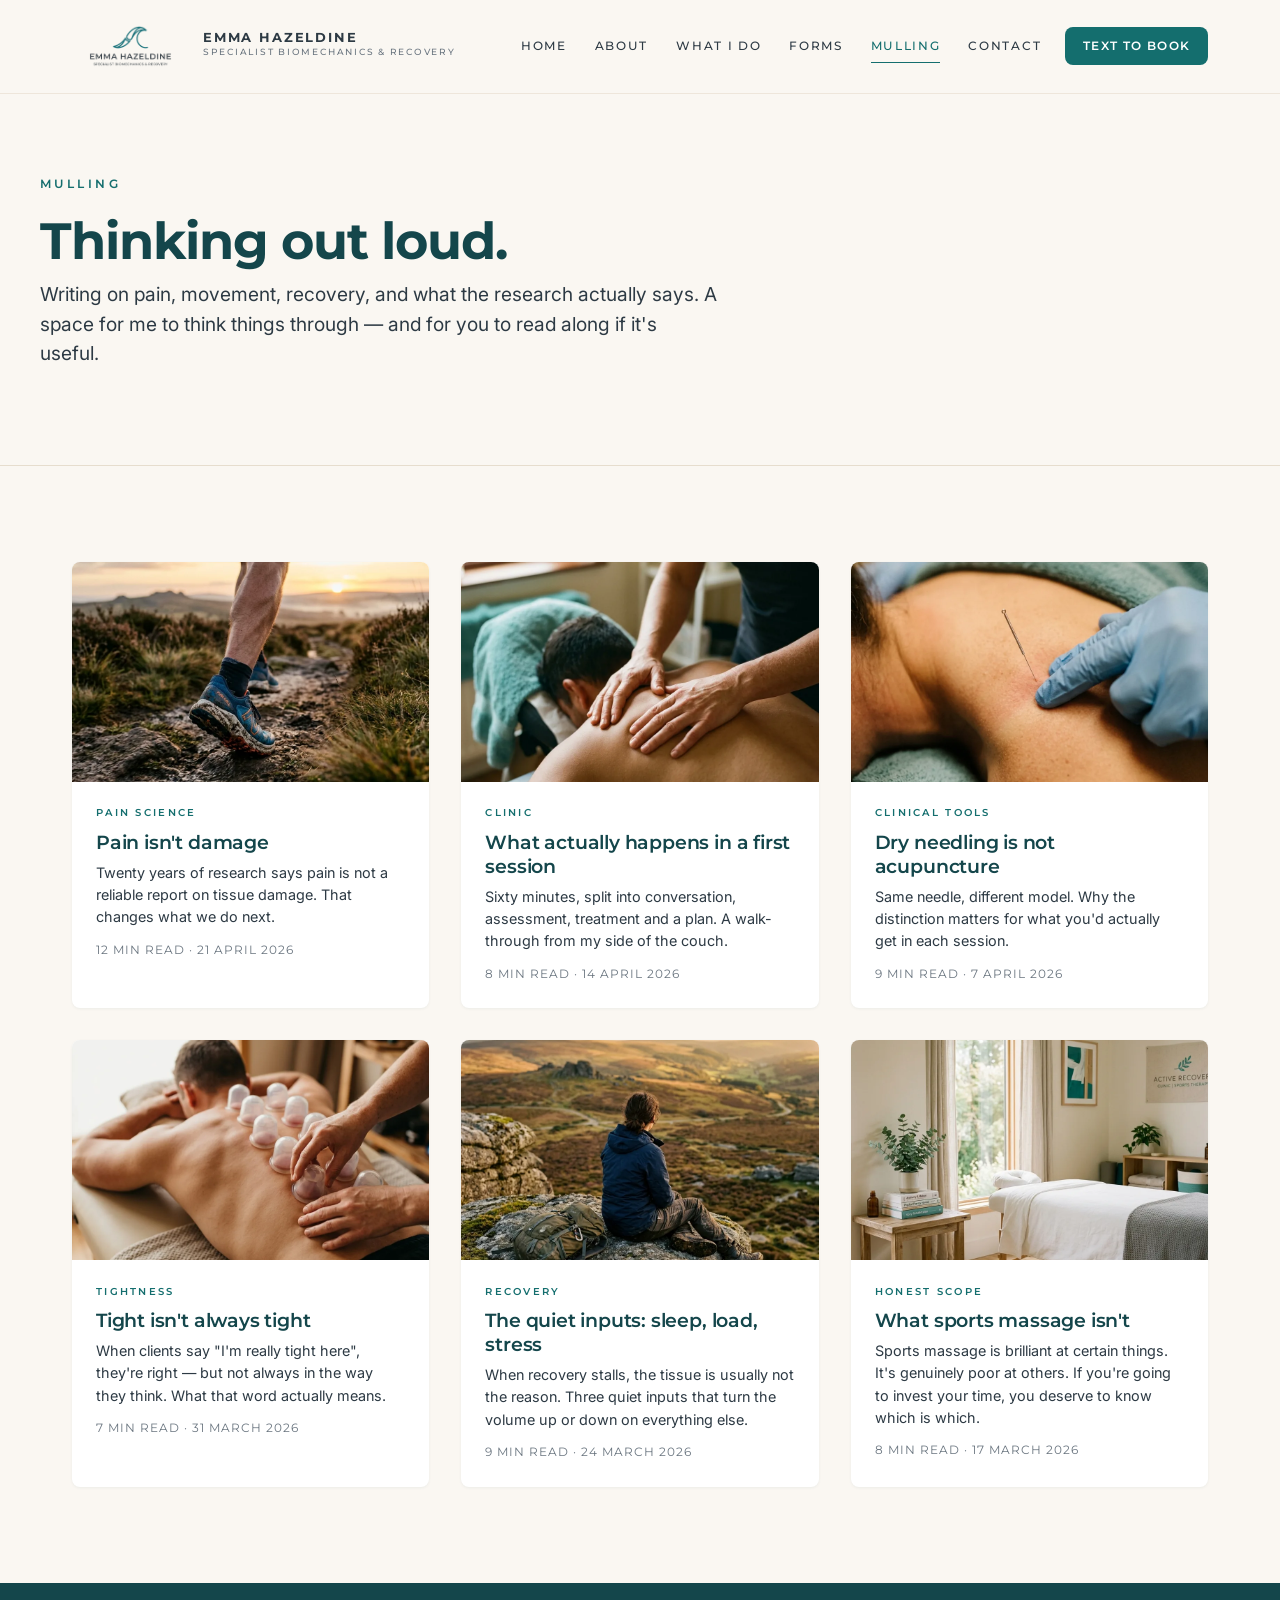
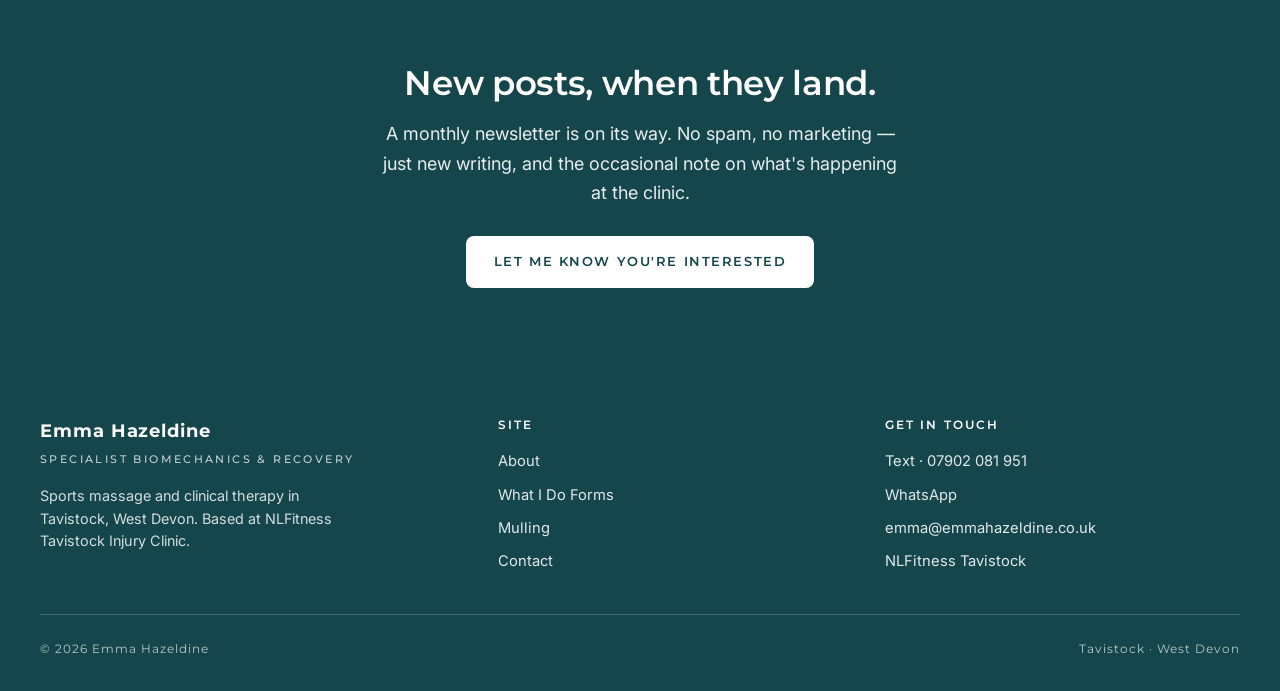
==== mulling/index.html @ 6bb779ce "Image optimization: WebP+JPG fallback, resize logo, remove unused assets Converted 8 site photos to " ====
<!DOCTYPE html>
<html lang="en-GB">
<head>
  <meta charset="UTF-8">
  <meta name="viewport" content="width=device-width, initial-scale=1">
  <title>Mulling · Emma Hazeldine</title>
  <meta name="description" content="Writing on pain, movement, recovery, and what the research actually says. By Emma Hazeldine, PhD.">
  <link rel="stylesheet" href="../assets/site.css?v=3">
  <link rel="icon" href="/favicon.ico" sizes="any">
  <link rel="icon" type="image/png" sizes="192x192" href="/assets/icon-192.png">
  <link rel="icon" type="image/png" sizes="512x512" href="/assets/icon-512.png">
  <link rel="apple-touch-icon" sizes="180x180" href="/assets/apple-touch-icon.png">
  <link rel="manifest" href="/site.webmanifest">

  <link rel="canonical" href="https://emmahazeldine.co.uk/mulling/">
  <meta name="theme-color" content="#14464B">

  <meta property="og:type" content="website">
  <meta property="og:url" content="https://emmahazeldine.co.uk/mulling/">
  <meta property="og:title" content="Mulling - Emma Hazeldine">
  <meta property="og:description" content="Writing on pain, movement, recovery, and what the research actually says. By Emma Hazeldine, PhD.">
  <meta property="og:image" content="https://emmahazeldine.co.uk/assets/photo-runner.jpg">
  <meta property="og:locale" content="en_GB">
  <meta property="og:site_name" content="Emma Hazeldine">

  <meta name="twitter:card" content="summary_large_image">
  <meta name="twitter:title" content="Mulling - Emma Hazeldine">
  <meta name="twitter:description" content="Writing on pain, movement, recovery, and what the research actually says. By Emma Hazeldine, PhD.">
  <meta name="twitter:image" content="https://emmahazeldine.co.uk/assets/photo-runner.jpg">
  <script defer data-domain="emmahazeldine.co.uk" src="https://plausible.io/js/script.js"></script>
</head>
<body>

  <header class="nav">
    <div class="nav__inner">
      <a class="nav__logo" href="../index.html">
        <img src="../assets/logo-primary-wave-transparent.png" alt="Emma Hazeldine">
        <span class="nav__wm">Emma Hazeldine<span class="tag">Specialist Biomechanics &amp; Recovery</span></span>
      </a>
      <div class="nav__right">
        <nav class="nav__links" id="nav-links">
        <a href="../index.html">Home</a>
        <a href="../about.html">About</a>
        <a href="../what-i-do.html">What I Do</a>
          <a href="../forms.html">Forms</a>
        <a href="index.html" class="current">Mulling</a>
        <a href="../contact.html">Contact</a>
        </nav>
        <a class="nav__cta" href="sms:+447902081951">Text to Book</a>
        <button class="nav__toggle" aria-label="Menu" aria-expanded="false" aria-controls="nav-links">
          <span></span><span></span><span></span>
        </button>
      </div>
    </div>
  </header>

  <main>

    <section class="page-header">
      <div class="page-header__inner">
        <div class="kicker">Mulling</div>
        <h1>Thinking out loud.</h1>
        <p class="lead">Writing on pain, movement, recovery, and what the research actually says. A space for me to think things through — and for you to read along if it's useful.</p>
      </div>
    </section>

    <section class="band">
      <div class="container">
        <div class="post-grid">

          <a class="post-card" href="/mulling/pain-isnt-damage">
            <div class="post-card__img" style="background-image:url('../assets/photo-runner.webp')"></div>
            <div class="post-card__body">
              <div class="post-card__kicker">Pain Science</div>
              <h3 class="post-card__title">Pain isn't damage</h3>
              <p class="post-card__excerpt">Twenty years of research says pain is not a reliable report on tissue damage. That changes what we do next.</p>
              <div class="post-card__meta">12 min read · 21 April 2026</div>
            </div>
          </a>

          <a class="post-card" href="/mulling/first-session">
            <div class="post-card__img" style="background-image:url('../assets/photo-hands.webp')"></div>
            <div class="post-card__body">
              <div class="post-card__kicker">Clinic</div>
              <h3 class="post-card__title">What actually happens in a first session</h3>
              <p class="post-card__excerpt">Sixty minutes, split into conversation, assessment, treatment and a plan. A walk-through from my side of the couch.</p>
              <div class="post-card__meta">8 min read · 14 April 2026</div>
            </div>
          </a>

          <a class="post-card" href="/mulling/dry-needling-vs-acupuncture">
            <div class="post-card__img" style="background-image:url('../assets/photo-needling.webp')"></div>
            <div class="post-card__body">
              <div class="post-card__kicker">Clinical Tools</div>
              <h3 class="post-card__title">Dry needling is not acupuncture</h3>
              <p class="post-card__excerpt">Same needle, different model. Why the distinction matters for what you'd actually get in each session.</p>
              <div class="post-card__meta">9 min read · 7 April 2026</div>
            </div>
          </a>

          <a class="post-card" href="/mulling/tight-isnt-always-tight">
            <div class="post-card__img" style="background-image:url('../assets/photo-cupping.webp')"></div>
            <div class="post-card__body">
              <div class="post-card__kicker">Tightness</div>
              <h3 class="post-card__title">Tight isn't always tight</h3>
              <p class="post-card__excerpt">When clients say "I'm really tight here", they're right — but not always in the way they think. What that word actually means.</p>
              <div class="post-card__meta">7 min read · 31 March 2026</div>
            </div>
          </a>

          <a class="post-card" href="/mulling/quiet-inputs-sleep-load-stress">
            <div class="post-card__img" style="background-image:url('../assets/photo-tor-hiker.webp')"></div>
            <div class="post-card__body">
              <div class="post-card__kicker">Recovery</div>
              <h3 class="post-card__title">The quiet inputs: sleep, load, stress</h3>
              <p class="post-card__excerpt">When recovery stalls, the tissue is usually not the reason. Three quiet inputs that turn the volume up or down on everything else.</p>
              <div class="post-card__meta">9 min read · 24 March 2026</div>
            </div>
          </a>

          <a class="post-card" href="/mulling/what-sports-massage-isnt">
            <div class="post-card__img" style="background-image:url('../assets/photo-clinic.webp')"></div>
            <div class="post-card__body">
              <div class="post-card__kicker">Honest Scope</div>
              <h3 class="post-card__title">What sports massage isn't</h3>
              <p class="post-card__excerpt">Sports massage is brilliant at certain things. It's genuinely poor at others. If you're going to invest your time, you deserve to know which is which.</p>
              <div class="post-card__meta">8 min read · 17 March 2026</div>
            </div>
          </a>

        </div>
      </div>
    </section>

    <section class="cta-band">
      <h2>New posts, when they land.</h2>
      <p>A monthly newsletter is on its way. No spam, no marketing — just new writing, and the occasional note on what's happening at the clinic.</p>
      <a class="btn-primary" href="../contact.html">Let me know you're interested</a>
    </section>

  </main>

  <footer class="footer">
    <div class="footer__inner">
      <div class="footer__brand">
        <strong>Emma Hazeldine</strong>
        <span class="tag">Specialist Biomechanics &amp; Recovery</span>
        <p>Sports massage and clinical therapy in Tavistock, West Devon. Based at NLFitness Tavistock Injury Clinic.</p>
      </div>
      <div>
        <h5>Site</h5>
        <ul>
          <li><a href="../about.html">About</a></li>
          <li><a href="../what-i-do.html">What I Do</a>
          <a href="../forms.html">Forms</a></li>
          <li><a href="index.html">Mulling</a></li>
          <li><a href="../contact.html">Contact</a></li>
        </ul>
      </div>
      <div>
        <h5>Get in touch</h5>
        <ul>
          <li><a href="sms:+447902081951">Text · 07902 081 951</a></li>
          <li><a href="https://wa.me/447902081951">WhatsApp</a></li>
          <li><a href="mailto:emma@emmahazeldine.co.uk">emma@emmahazeldine.co.uk</a></li>
          <li><a href="https://nlfitness.co.uk" rel="noopener">NLFitness Tavistock</a></li>
        </ul>
      </div>
    </div>
    <div class="footer__bottom">
      <span>© 2026 Emma Hazeldine</span>
      <span>Tavistock · West Devon</span>
    </div>
  </footer>

<script src="../assets/site.js?v=3" defer></script>
</body>
</html>
---- assets/site.css ----
/* =========================================================
   Emma Hazeldine — production site CSS
   Mobile-first. Shared by every page.
   ========================================================= */

@import url('https://fonts.googleapis.com/css2?family=Montserrat:wght@400;500;600;700&family=Inter:wght@400;500;600;700&family=Source+Serif+4:ital,wght@0,400;0,600;1,400&display=swap');

:root {
  --teal: #146E6E;
  --teal-deep: #14464B;
  --teal-soft: #D7E8E7;
  --slate: #2D3A44;
  --slate-soft: #6B7680;
  --off-white: #FAF7F2;
  --sand: #E6DDCE;
  --white: #FFFFFF;
  --red: #B65050;

  --font-display: 'Montserrat', system-ui, -apple-system, Segoe UI, sans-serif;
  --font-body: 'Inter', system-ui, -apple-system, Segoe UI, sans-serif;
  --font-serif: 'Source Serif 4', Georgia, serif;

  --radius: 8px;
  --container: 1200px;
  --column: 680px;
}

* { box-sizing: border-box; }

html { scroll-behavior: smooth; }

body {
  margin: 0;
  background: var(--off-white);
  color: var(--slate);
  font-family: var(--font-body);
  font-size: 17px;
  line-height: 1.65;
  -webkit-font-smoothing: antialiased;
  text-rendering: optimizeLegibility;
  overflow-x: hidden;            /* belt-and-braces against any rogue horizontal overflow on mobile */
}

@media (min-width: 768px) { body { font-size: 18px; } }

img { max-width: 100%; height: auto; display: block; }

a { color: var(--teal); text-decoration: underline; text-underline-offset: 3px; }
a:hover { color: var(--teal-deep); }

/* ---------- Typography scale ---------- */

h1, h2, h3, h4 {
  font-family: var(--font-display);
  color: var(--teal-deep);
  letter-spacing: -0.01em;
  line-height: 1.2;
  margin: 0 0 1rem;
}

h1 { font-size: clamp(2rem, 5vw, 3.2rem); letter-spacing: -0.02em; font-weight: 700; }
h2 { font-size: clamp(1.5rem, 3.3vw, 2.1rem); font-weight: 600; margin-top: 2.5rem; }
h3 { font-size: clamp(1.1rem, 2vw, 1.3rem); font-weight: 600; color: var(--teal); }
h4 { font-size: 0.8rem; font-weight: 600; text-transform: uppercase; letter-spacing: 0.12em; color: var(--slate-soft); }

p { margin: 0 0 1.15rem; }
strong { color: var(--slate); font-weight: 600; }

hr { border: none; border-top: 1px solid var(--sand); margin: 3rem 0; }

.kicker {
  font-family: var(--font-display);
  font-size: 0.78rem;
  font-weight: 600;
  letter-spacing: 0.28em;
  text-transform: uppercase;
  color: var(--teal);
  margin-bottom: 1rem;
}

.lead { font-size: 1.2rem; line-height: 1.55; max-width: var(--column); margin: 0 0 2rem; color: var(--slate); }

/* ---------- Layout utilities ---------- */

.container { max-width: var(--container); margin: 0 auto; padding: 0 1.25rem; }
@media (min-width: 768px) { .container { padding: 0 2rem; } }

.band { padding: 4rem 0; }
@media (min-width: 768px) { .band { padding: 6rem 0; } }

.narrow { max-width: var(--column); margin: 0 auto; }

/* ---------- Nav ---------- */

.nav {
  position: sticky;
  top: 0;
  z-index: 50;
  background: rgba(250, 247, 242, 0.94);
  backdrop-filter: blur(10px);
  -webkit-backdrop-filter: blur(10px);
  border-bottom: 1px solid rgba(230, 221, 206, 0.6);
}
.nav__inner {
  display: flex;
  align-items: center;
  justify-content: space-between;
  gap: 1rem;
  padding: 0.75rem 1.25rem;
  max-width: var(--container);
  margin: 0 auto;
}
@media (min-width: 768px) { .nav__inner { padding: 0.9rem 2rem; } }

.nav__logo { display: flex; align-items: center; gap: 0.85rem; text-decoration: none; min-width: 0; flex: 1 1 auto; }
.nav__logo img { height: 46px; width: auto; flex-shrink: 0; }
@media (min-width: 480px) { .nav__logo img { height: 54px; } }
@media (min-width: 768px) { .nav__logo img { height: 64px; } }

.nav__wm {
  font-family: var(--font-display);
  text-transform: uppercase;
  letter-spacing: 0.12em;
  font-size: 0.78rem;
  font-weight: 700;
  color: var(--slate);
  line-height: 1.1;
  min-width: 0;
  /* override any .tag pill styling that might cascade in from blog-post tag pills */
  background: none !important;
  padding: 0;
  border-radius: 0;
}
@media (min-width: 768px) { .nav__wm { font-size: 0.82rem; letter-spacing: 0.14em; } }

.nav__wm .tag {
  display: block;
  font-size: 0.55rem;
  font-weight: 500;
  color: var(--slate-soft);
  letter-spacing: 0.2em;
  margin-top: 2px;
  /* override blog-post tag-pill styling */
  background: none !important;
  padding: 0;
  border-radius: 0;
}
/* Tablet: hide the tagline (just the name). Phones: hide the whole wordmark
   so the mobile nav is a clean logo + CTA pair with no crowding. */
@media (max-width: 720px) {
  .nav__wm .tag { display: none; }
  .nav__wm { font-size: 0.7rem; letter-spacing: 0.08em; }
}
@media (max-width: 480px) {
  .nav__wm { display: none; }  /* mobile: logo image carries the brand */
}

/* --- Right-hand nav group: links + CTA + hamburger --- */

.nav__right { display: flex; align-items: center; gap: 0.75rem; }
@media (min-width: 960px) { .nav__right { gap: 1.5rem; } }

.nav__links { display: none; gap: 1.75rem; align-items: center; }
@media (min-width: 960px) { .nav__links { display: flex; } }
.nav__links a {
  font-family: var(--font-display);
  font-size: 0.75rem;
  font-weight: 500;
  text-transform: uppercase;
  letter-spacing: 0.14em;
  color: var(--slate);
  text-decoration: none;
  padding: 0.4rem 0;
  border-bottom: 1.5px solid transparent;
}
.nav__links a:hover,
.nav__links a.current { border-bottom-color: var(--teal); color: var(--teal); }

/* --- Mobile drop-down: links slide out below the nav bar when toggled --- */

@media (max-width: 959px) {
  .nav__links.is-open {
    display: flex;
    flex-direction: column;
    position: absolute;
    top: 100%;
    left: 0;
    right: 0;
    background: var(--off-white);
    padding: 0.75rem 1.25rem 1rem;
    border-bottom: 1px solid var(--sand);
    box-shadow: 0 8px 24px rgba(20, 70, 75, 0.08);
    gap: 0;
    align-items: stretch;
    z-index: 49;
  }
  .nav__links.is-open a {
    padding: 0.9rem 0.25rem;
    font-size: 0.88rem;
    border-bottom: 1px solid var(--sand);
  }
  .nav__links.is-open a:last-child { border-bottom: none; }
  .nav__links.is-open a.current {
    color: var(--teal);
    border-bottom-color: var(--sand);
  }
}

/* --- Hamburger toggle (mobile only) --- */

.nav__toggle {
  display: flex;
  flex-direction: column;
  justify-content: space-between;
  width: 32px;
  height: 22px;
  background: none;
  border: none;
  cursor: pointer;
  padding: 0;
  order: -1;               /* sits BEFORE the CTA on mobile for clearer visual hierarchy */
  margin-right: 0.25rem;
}
.nav__toggle span {
  height: 2.5px;
}
.nav__toggle span {
  display: block;
  width: 100%;
  background: var(--teal-deep);
  border-radius: 1.5px;
  transform-origin: center;
  transition: transform 0.2s ease, opacity 0.15s ease;
}
.nav__toggle[aria-expanded="true"] span:nth-child(1) { transform: translateY(8px) rotate(45deg); }
.nav__toggle[aria-expanded="true"] span:nth-child(2) { opacity: 0; }
.nav__toggle[aria-expanded="true"] span:nth-child(3) { transform: translateY(-8px) rotate(-45deg); }

@media (min-width: 960px) { .nav__toggle { display: none; } }

.nav__cta {
  background: var(--teal);
  color: var(--white);
  padding: 0.55rem 0.9rem;
  border-radius: var(--radius);
  font-family: var(--font-display);
  font-size: 0.68rem;
  text-transform: uppercase;
  letter-spacing: 0.1em;
  font-weight: 600;
  text-decoration: none;
  white-space: nowrap;
  transition: background 0.15s;
  flex-shrink: 0;
}
@media (min-width: 480px) {
  .nav__cta { padding: 0.6rem 1.1rem; font-size: 0.72rem; letter-spacing: 0.12em; }
}
.nav__cta:hover { background: var(--teal-deep); color: var(--white); }

/* ---------- Hero (Concept 2: Photo-led warm) ---------- */

.hero {
  position: relative;
  min-height: 100vh;            /* fallback */
  min-height: 100svh;           /* better on mobile: ignores URL-bar jump */
  display: flex;
  align-items: center;
  overflow: hidden;
  background:
    linear-gradient(180deg, rgba(20, 70, 75, 0.3) 0%, rgba(20, 70, 75, 0.55) 55%, rgba(8, 35, 40, 0.85) 100%),
    image-set(url("photo-dartmoor-hero.webp") type("image/webp"), url("photo-dartmoor-hero.jpg") type("image/jpeg")) center 45% / cover no-repeat;
  color: var(--white);
  padding: 5rem 1.25rem 4rem;
}
@media (min-width: 768px) {
  .hero { padding: 6rem 2rem 5rem; }
}

.hero__inner { max-width: var(--container); margin: 0 auto; width: 100%; }
.hero__kicker { font-family: var(--font-display); font-size: 0.78rem; font-weight: 500; letter-spacing: 0.3em; text-transform: uppercase; color: rgba(255, 255, 255, 0.88); margin-bottom: 1.4rem; }
.hero h1 { color: var(--white); margin: 0 0 1.4rem; max-width: 820px; font-size: clamp(2.2rem, 5.5vw, 4rem); }
.hero p { font-size: clamp(1rem, 1.6vw, 1.25rem); line-height: 1.5; color: rgba(255, 255, 255, 0.92); max-width: 600px; margin: 0 0 2rem; }

.hero__cta-row { display: flex; gap: 1rem; align-items: center; flex-wrap: wrap; }

.btn-primary {
  display: inline-block;
  background: var(--white);
  color: var(--teal-deep);
  padding: 0.95rem 1.75rem;
  border-radius: var(--radius);
  font-family: var(--font-display);
  font-weight: 600;
  text-transform: uppercase;
  letter-spacing: 0.12em;
  font-size: 0.82rem;
  text-decoration: none;
  transition: transform 0.15s, background 0.15s;
}
.btn-primary:hover { background: var(--teal-soft); color: var(--teal-deep); transform: translateY(-1px); }

.btn-secondary {
  display: inline-block;
  color: var(--white);
  font-family: var(--font-display);
  font-weight: 600;
  text-transform: uppercase;
  letter-spacing: 0.12em;
  font-size: 0.82rem;
  text-decoration: none;
  padding: 0.95rem 0.5rem;
  border-bottom: 1.5px solid rgba(255, 255, 255, 0.5);
}
.btn-secondary:hover { color: var(--teal-soft); border-bottom-color: var(--teal-soft); }

.btn-teal {
  display: inline-block;
  background: var(--teal-deep);
  color: var(--white);
  padding: 0.95rem 1.75rem;
  border-radius: var(--radius);
  font-family: var(--font-display);
  font-weight: 600;
  text-transform: uppercase;
  letter-spacing: 0.12em;
  font-size: 0.82rem;
  text-decoration: none;
  transition: background 0.15s, transform 0.15s;
}
.btn-teal:hover { background: var(--teal); transform: translateY(-1px); }

/* ---------- Credibility tiles ---------- */

.cred-band {
  background: var(--white);
  border-top: 1px solid var(--sand);
  border-bottom: 1px solid var(--sand);
  padding: 3rem 0;
}
.cred-grid {
  display: grid;
  grid-template-columns: 1fr;
  gap: 2rem;
  max-width: var(--container);
  margin: 0 auto;
  padding: 0 1.25rem;
}
@media (min-width: 768px) { .cred-grid { grid-template-columns: repeat(3, 1fr); padding: 0 2rem; gap: 3rem; } }

.cred {
  font-family: var(--font-display);
  font-size: 0.78rem;
  letter-spacing: 0.14em;
  text-transform: uppercase;
  color: var(--teal);
  font-weight: 500;
}
.cred strong {
  display: block;
  color: var(--teal-deep);
  font-size: 1.6rem;
  letter-spacing: -0.01em;
  text-transform: none;
  font-weight: 700;
  margin-bottom: 0.3rem;
}

/* ---------- Section intros ---------- */

.section-intro { max-width: var(--column); margin: 0 auto 3rem; text-align: center; }
.section-intro h2 { margin-top: 0; }

/* ---------- Service tiles ---------- */

.service-grid {
  display: grid;
  grid-template-columns: 1fr;
  gap: 1.25rem;
}
@media (min-width: 768px) { .service-grid { grid-template-columns: repeat(2, 1fr); } }
@media (min-width: 1024px) { .service-grid { grid-template-columns: repeat(3, 1fr); } }

.service {
  background: var(--white);
  padding: 2rem 1.75rem;
  border-radius: var(--radius);
  border-top: 3px solid var(--teal);
  box-shadow: 0 1px 3px rgba(20, 70, 75, 0.06);
  transition: transform 0.2s, box-shadow 0.2s;
  text-decoration: none;
  color: inherit;
  display: block;
}
.service:hover { transform: translateY(-3px); box-shadow: 0 8px 24px rgba(20, 70, 75, 0.12); color: inherit; }
.service h3 { color: var(--teal-deep); margin: 0 0 0.6rem; font-size: 1.15rem; font-weight: 600; }
.service p { margin: 0; font-size: 0.95rem; line-height: 1.55; color: var(--slate); }

/* ---------- Testimonial ---------- */

.testimonial {
  background: var(--sand);
  padding: 3rem 1.75rem;
  border-radius: var(--radius);
  text-align: center;
}
.testimonial blockquote {
  font-family: var(--font-serif);
  font-style: italic;
  font-size: clamp(1.2rem, 2.5vw, 1.55rem);
  line-height: 1.5;
  color: var(--teal-deep);
  margin: 0 auto 1.25rem;
  max-width: 620px;
  border: none;
  padding: 0;
}
.testimonial cite {
  font-family: var(--font-display);
  font-style: normal;
  font-size: 0.75rem;
  letter-spacing: 0.15em;
  text-transform: uppercase;
  color: var(--slate-soft);
  font-weight: 600;
}

/* --- Testimonial slider (home) --- */
.testimonial-slider { position: relative; }
.testimonial-slider__slides {
  display: grid;
  grid-template-areas: "stack";
  position: relative;
}
.testimonial-slider__slides .testimonial {
  grid-area: stack;
  opacity: 0;
  transform: translateX(16px);
  transition: opacity 0.7s cubic-bezier(0.33, 1, 0.68, 1), transform 0.7s cubic-bezier(0.33, 1, 0.68, 1);
  pointer-events: none;
}
.testimonial-slider__slides .testimonial.is-active {
  opacity: 1;
  transform: translateX(0);
  pointer-events: auto;
}

/* Arrows — sit over the slider's vertical middle, overlapping the edge slightly */
.testimonial-slider__arrow {
  position: absolute;
  top: 50%;
  transform: translateY(-50%);
  width: 44px;
  height: 44px;
  border: 0;
  background: var(--white);
  border-radius: 50%;
  box-shadow: 0 2px 8px rgba(20, 70, 75, 0.18);
  color: var(--teal-deep);
  font-size: 1.4rem;
  line-height: 1;
  cursor: pointer;
  display: flex;
  align-items: center;
  justify-content: center;
  z-index: 2;
  transition: transform 0.2s, box-shadow 0.2s, background 0.2s;
  font-family: var(--font-display);
}
.testimonial-slider__arrow:hover {
  transform: translateY(-50%) scale(1.08);
  box-shadow: 0 4px 14px rgba(20, 70, 75, 0.25);
  background: var(--teal-soft);
}
.testimonial-slider__arrow:focus-visible {
  outline: 2px solid var(--teal);
  outline-offset: 2px;
}
.testimonial-slider__arrow--prev { left: -10px; }
.testimonial-slider__arrow--next { right: -10px; }
@media (min-width: 768px) {
  .testimonial-slider__arrow--prev { left: -22px; }
  .testimonial-slider__arrow--next { right: -22px; }
}
@media (max-width: 480px) {
  .testimonial-slider__arrow { width: 36px; height: 36px; font-size: 1.15rem; }
  .testimonial-slider__arrow--prev { left: -4px; }
  .testimonial-slider__arrow--next { right: -4px; }
}

.testimonial-slider__dots {
  display: flex;
  gap: 0.55rem;
  justify-content: center;
  margin: 1.5rem 0 0;
  padding: 0;
}
.testimonial-slider__dot {
  width: 9px;
  height: 9px;
  border-radius: 50%;
  background: var(--sand);
  border: 1px solid var(--slate-soft);
  padding: 0;
  cursor: pointer;
  transition: background 0.2s, transform 0.2s;
}
.testimonial-slider__dot.is-active { background: var(--teal); border-color: var(--teal); transform: scale(1.2); }
.testimonial-slider__dot:hover { background: var(--teal-deep); }

@media (prefers-reduced-motion: reduce) {
  .testimonial-slider__slides .testimonial { transition: opacity 0.01s; transform: none; }
  .testimonial-slider__arrow,
  .testimonial-slider__dot { transition: none; }
}

/* ---------- Blog list cards ---------- */

.post-grid {
  display: grid;
  grid-template-columns: 1fr;
  gap: 2rem;
}
@media (min-width: 768px) { .post-grid { grid-template-columns: repeat(2, 1fr); } }
@media (min-width: 1024px) { .post-grid { grid-template-columns: repeat(3, 1fr); } }

.post-card {
  display: block;
  background: var(--white);
  border-radius: var(--radius);
  overflow: hidden;
  text-decoration: none;
  color: inherit;
  box-shadow: 0 1px 3px rgba(20, 70, 75, 0.06);
  transition: transform 0.2s, box-shadow 0.2s;
}
.post-card:hover { transform: translateY(-3px); box-shadow: 0 8px 24px rgba(20, 70, 75, 0.12); color: inherit; }
.post-card__img {
  height: 220px;
  background: linear-gradient(135deg, var(--teal-deep), var(--teal));
  background-size: cover;
  background-position: center;
}
.post-card__body { padding: 1.4rem 1.5rem 1.5rem; }
.post-card__kicker { font-family: var(--font-display); font-size: 0.65rem; letter-spacing: 0.22em; text-transform: uppercase; color: var(--teal); font-weight: 600; margin-bottom: 0.5rem; }
.post-card__title { font-family: var(--font-display); font-size: 1.2rem; color: var(--teal-deep); margin: 0 0 0.5rem; line-height: 1.25; }
.post-card__meta { font-size: 0.78rem; color: var(--slate-soft); letter-spacing: 0.08em; text-transform: uppercase; font-family: var(--font-display); margin-top: 0.7rem; }
.post-card__excerpt { font-size: 0.9rem; line-height: 1.55; color: var(--slate); margin: 0; }

/* ---------- Blog article ---------- */

.article-hero {
  background: linear-gradient(135deg, var(--teal-deep), var(--teal));
  color: var(--white);
  padding: 5rem 1.25rem 4rem;
}
@media (min-width: 768px) { .article-hero { padding: 6rem 2rem 5rem; } }
.article-hero__inner { max-width: 820px; margin: 0 auto; }
.article-hero .kicker { color: rgba(255, 255, 255, 0.88); margin-bottom: 1.3rem; }
.article-hero h1 { color: var(--white); margin: 0 0 1.6rem; font-size: clamp(2rem, 5vw, 3.4rem); }
.article-hero .meta { font-size: 0.78rem; letter-spacing: 0.12em; text-transform: uppercase; color: rgba(255, 255, 255, 0.82); font-family: var(--font-display); font-weight: 500; }

/* ---------- Audio player (top of each Mulling post) ---------- */

.audio-player {
  display: flex;
  align-items: center;
  gap: 1.25rem;
  background: var(--teal-soft);
  border-left: 4px solid var(--teal);
  padding: 1rem 1.25rem;
  border-radius: var(--radius);
  margin: 3.5rem auto 2.5rem;
  max-width: 680px;
  flex-wrap: wrap;
}
@media (min-width: 768px) { .audio-player { margin-top: 4.5rem; } }
.audio-player__icon {
  flex: 0 0 auto;
  width: 42px;
  height: 42px;
  background: var(--teal);
  color: var(--white);
  border-radius: 50%;
  display: flex;
  align-items: center;
  justify-content: center;
  font-size: 1.1rem;
  line-height: 1;
}
.audio-player__label { flex: 0 0 auto; min-width: 0; }
.audio-player__label strong {
  display: block;
  font-family: var(--font-display);
  color: var(--teal-deep);
  font-size: 0.95rem;
  font-weight: 600;
  letter-spacing: 0;
  margin-bottom: 0.15rem;
}
.audio-player__label span {
  font-size: 0.72rem;
  color: var(--slate-soft);
  text-transform: uppercase;
  letter-spacing: 0.15em;
  font-family: var(--font-display);
  font-weight: 500;
}
.audio-player audio {
  flex: 1 1 240px;
  min-width: 240px;
  height: 40px;
}

.article-body { max-width: 680px; margin: 0 auto; padding: 3.5rem 1.25rem 4rem; font-size: 1.1rem; line-height: 1.75; }
@media (min-width: 768px) { .article-body { padding: 4.5rem 2rem 5rem; } }
.article-body p { margin: 0 0 1.25rem; }
.article-body p:first-of-type::first-letter {
  font-family: var(--font-display);
  font-size: 3.5rem;
  font-weight: 700;
  color: var(--teal);
  float: left;
  line-height: 0.9;
  margin: 0.35rem 0.65rem 0 0;
}
.article-body h2 { margin: 2.5rem 0 1rem; }
.article-body blockquote {
  font-family: var(--font-serif);
  font-style: italic;
  font-size: 1.3rem;
  line-height: 1.5;
  color: var(--teal-deep);
  border-left: 3px solid var(--teal);
  padding: 0.25rem 1.25rem;
  margin: 2rem 0;
}
.article-body blockquote cite {
  display: block;
  font-family: var(--font-body);
  font-style: normal;
  font-size: 0.8rem;
  letter-spacing: 0.08em;
  text-transform: uppercase;
  color: var(--slate-soft);
  margin-top: 0.75rem;
}

/* --- References block on blog posts --- */
.references {
  margin: 2.5rem 0 0;
  padding: 1.25rem 1.5rem;
  background: var(--off-white);
  border-left: 3px solid var(--teal-soft);
  border-radius: var(--radius);
  font-size: 0.9rem;
  line-height: 1.55;
}
.references h4 {
  margin: 0 0 0.7rem;
  color: var(--teal);
  font-size: 0.78rem;
  letter-spacing: 0.14em;
  text-transform: uppercase;
}
.references ul { margin: 0; padding-left: 1.2rem; }
.references li { margin-bottom: 0.5rem; color: var(--slate); }
.references li:last-child { margin-bottom: 0; }
.references a { color: var(--teal-deep); text-decoration: underline; text-underline-offset: 2px; }

.tags { margin-top: 2rem; padding-top: 1.5rem; border-top: 1px solid var(--sand); }
.tag { display: inline-block; font-size: 0.75rem; font-weight: 500; color: var(--teal-deep); background: var(--teal-soft); padding: 4px 12px; border-radius: 999px; margin-right: 0.4rem; margin-bottom: 0.4rem; letter-spacing: 0.02em; text-decoration: none; }

.article-cta {
  background: var(--teal-deep);
  color: var(--white);
  padding: 2.5rem 2rem;
  border-radius: var(--radius);
  text-align: center;
  margin: 3rem 0 0;
}
.article-cta h3 { color: var(--white); margin: 0 0 0.5rem; }
.article-cta p { margin: 0 0 1.25rem; color: rgba(255, 255, 255, 0.9); }

/* ---------- Credentials grid (About page) ---------- */

.creds-grid {
  display: grid;
  grid-template-columns: 1fr;
  gap: 1.5rem;
  margin: 2rem 0;
}
@media (min-width: 768px) { .creds-grid { grid-template-columns: repeat(3, 1fr); gap: 2rem; } }

.creds-col {
  background: var(--white);
  border-top: 3px solid var(--teal);
  padding: 1.5rem 1.75rem 1.75rem;
  border-radius: var(--radius);
}
.creds-col h4 { margin: 0 0 1rem; color: var(--teal); letter-spacing: 0.14em; }
.creds-col ul { list-style: none; margin: 0; padding: 0; }
.creds-col li { font-size: 0.95rem; line-height: 1.55; padding: 0.35rem 0; border-bottom: 1px solid var(--sand); color: var(--slate); }
.creds-col li:last-child { border-bottom: none; }

/* ---------- About page photo layout ---------- */

.about-split {
  display: grid;
  grid-template-columns: 1fr;
  gap: 2rem;
  align-items: start;
}
@media (min-width: 860px) { .about-split { grid-template-columns: 1fr 1fr; gap: 3rem; } }
.about-split img { border-radius: var(--radius); box-shadow: 0 8px 32px rgba(20, 70, 75, 0.15); }

/* ---------- Contact page ---------- */

.contact-grid {
  display: grid;
  grid-template-columns: 1fr;
  gap: 2.5rem;
}
@media (min-width: 860px) { .contact-grid { grid-template-columns: 1.1fr 1fr; gap: 4rem; } }

.contact-card {
  background: var(--white);
  padding: 2rem 1.75rem;
  border-radius: var(--radius);
  border-top: 3px solid var(--teal);
}
.contact-card h3 { color: var(--teal-deep); margin-top: 0; }
.contact-card .phone {
  font-family: var(--font-display);
  font-size: 1.5rem;
  font-weight: 700;
  color: var(--teal-deep);
  letter-spacing: 0.02em;
  margin: 0.5rem 0;
  display: block;
}
.contact-card .phone a { color: inherit; text-decoration: none; }
.contact-card .phone a:hover { color: var(--teal); }

.steps {
  counter-reset: step;
  margin: 1.5rem 0;
  padding: 0;
  list-style: none;
}
.steps li {
  counter-increment: step;
  padding: 0.75rem 0 0.75rem 2.6rem;
  position: relative;
  border-bottom: 1px solid var(--sand);
  font-size: 0.95rem;
  line-height: 1.5;
}
.steps li:last-child { border-bottom: none; }
.steps li::before {
  content: counter(step);
  position: absolute;
  left: 0;
  top: 0.85rem;
  width: 1.8rem;
  height: 1.8rem;
  background: var(--teal-soft);
  color: var(--teal-deep);
  border-radius: 50%;
  font-family: var(--font-display);
  font-weight: 700;
  font-size: 0.85rem;
  display: flex;
  align-items: center;
  justify-content: center;
}

/* ---------- CTA band (shared across pages) ---------- */

.cta-band {
  background: var(--teal-deep);
  color: var(--white);
  padding: 4rem 1.25rem;
  text-align: center;
}
@media (min-width: 768px) { .cta-band { padding: 5rem 2rem; } }
.cta-band h2 { color: var(--white); margin: 0 0 1rem; }
.cta-band p { color: rgba(255, 255, 255, 0.9); max-width: 520px; margin: 0 auto 1.75rem; }
.cta-band .btn-primary { background: var(--white); color: var(--teal-deep); }
.cta-band .btn-primary:hover { background: var(--teal-soft); }

/* ---------- Footer ---------- */

.footer {
  background: var(--teal-deep);
  color: rgba(255, 255, 255, 0.85);
  padding: 3rem 1.25rem 2rem;
}
@media (min-width: 768px) { .footer { padding: 3rem 2rem 2rem; } }

.footer__inner {
  max-width: var(--container);
  margin: 0 auto;
  display: grid;
  gap: 2rem;
  grid-template-columns: 1fr;
}
@media (min-width: 768px) { .footer__inner { grid-template-columns: 1.2fr 1fr 1fr; } }

.footer__brand { font-family: var(--font-display); color: var(--white); }
.footer__brand strong { display: block; font-size: 1.15rem; letter-spacing: 0.05em; font-weight: 700; margin-bottom: 0.3rem; color: #fff; }
.footer__brand .tag {
  display: block;
  font-size: 0.68rem;
  letter-spacing: 0.22em;
  text-transform: uppercase;
  color: rgba(255, 255, 255, 0.75);
  font-weight: 500;
  /* override blog-post tag-pill styling */
  background: none !important;
  padding: 0;
  border-radius: 0;
}
.footer__brand p { font-size: 0.9rem; color: rgba(255, 255, 255, 0.82); margin-top: 1rem; max-width: 320px; line-height: 1.55; font-family: var(--font-body); }

.footer h5 { font-family: var(--font-display); font-size: 0.72rem; letter-spacing: 0.18em; text-transform: uppercase; color: #fff; margin: 0 0 0.9rem; font-weight: 600; }
.footer ul { list-style: none; padding: 0; margin: 0; }
.footer li { margin-bottom: 0.55rem; font-size: 0.92rem; }
.footer a { color: rgba(255, 255, 255, 0.88); text-decoration: none; transition: color 0.15s; }
.footer a:hover { color: #fff; text-decoration: underline; text-underline-offset: 3px; }

.footer__bottom {
  max-width: var(--container);
  margin: 2rem auto 0;
  padding-top: 1.5rem;
  border-top: 1px solid rgba(255, 255, 255, 0.2);
  font-size: 0.78rem;
  color: rgba(255, 255, 255, 0.7);
  letter-spacing: 0.08em;
  display: flex;
  justify-content: space-between;
  flex-wrap: wrap;
  gap: 1rem;
  font-family: var(--font-display);
}

/* ---------- Page header (About, What I Do, Contact) ---------- */

.page-header {
  background: var(--off-white);
  padding: 4rem 1.25rem 3rem;
  border-bottom: 1px solid var(--sand);
}
@media (min-width: 768px) { .page-header { padding: 5rem 2rem 4rem; } }
.page-header__inner { max-width: var(--container); margin: 0 auto; }
.page-header h1 { margin: 0 0 0.5rem; }

/* ---------- Reduced motion ---------- */

@media (prefers-reduced-motion: reduce) {
  * { transition: none !important; animation: none !important; }
  html { scroll-behavior: auto; }
}
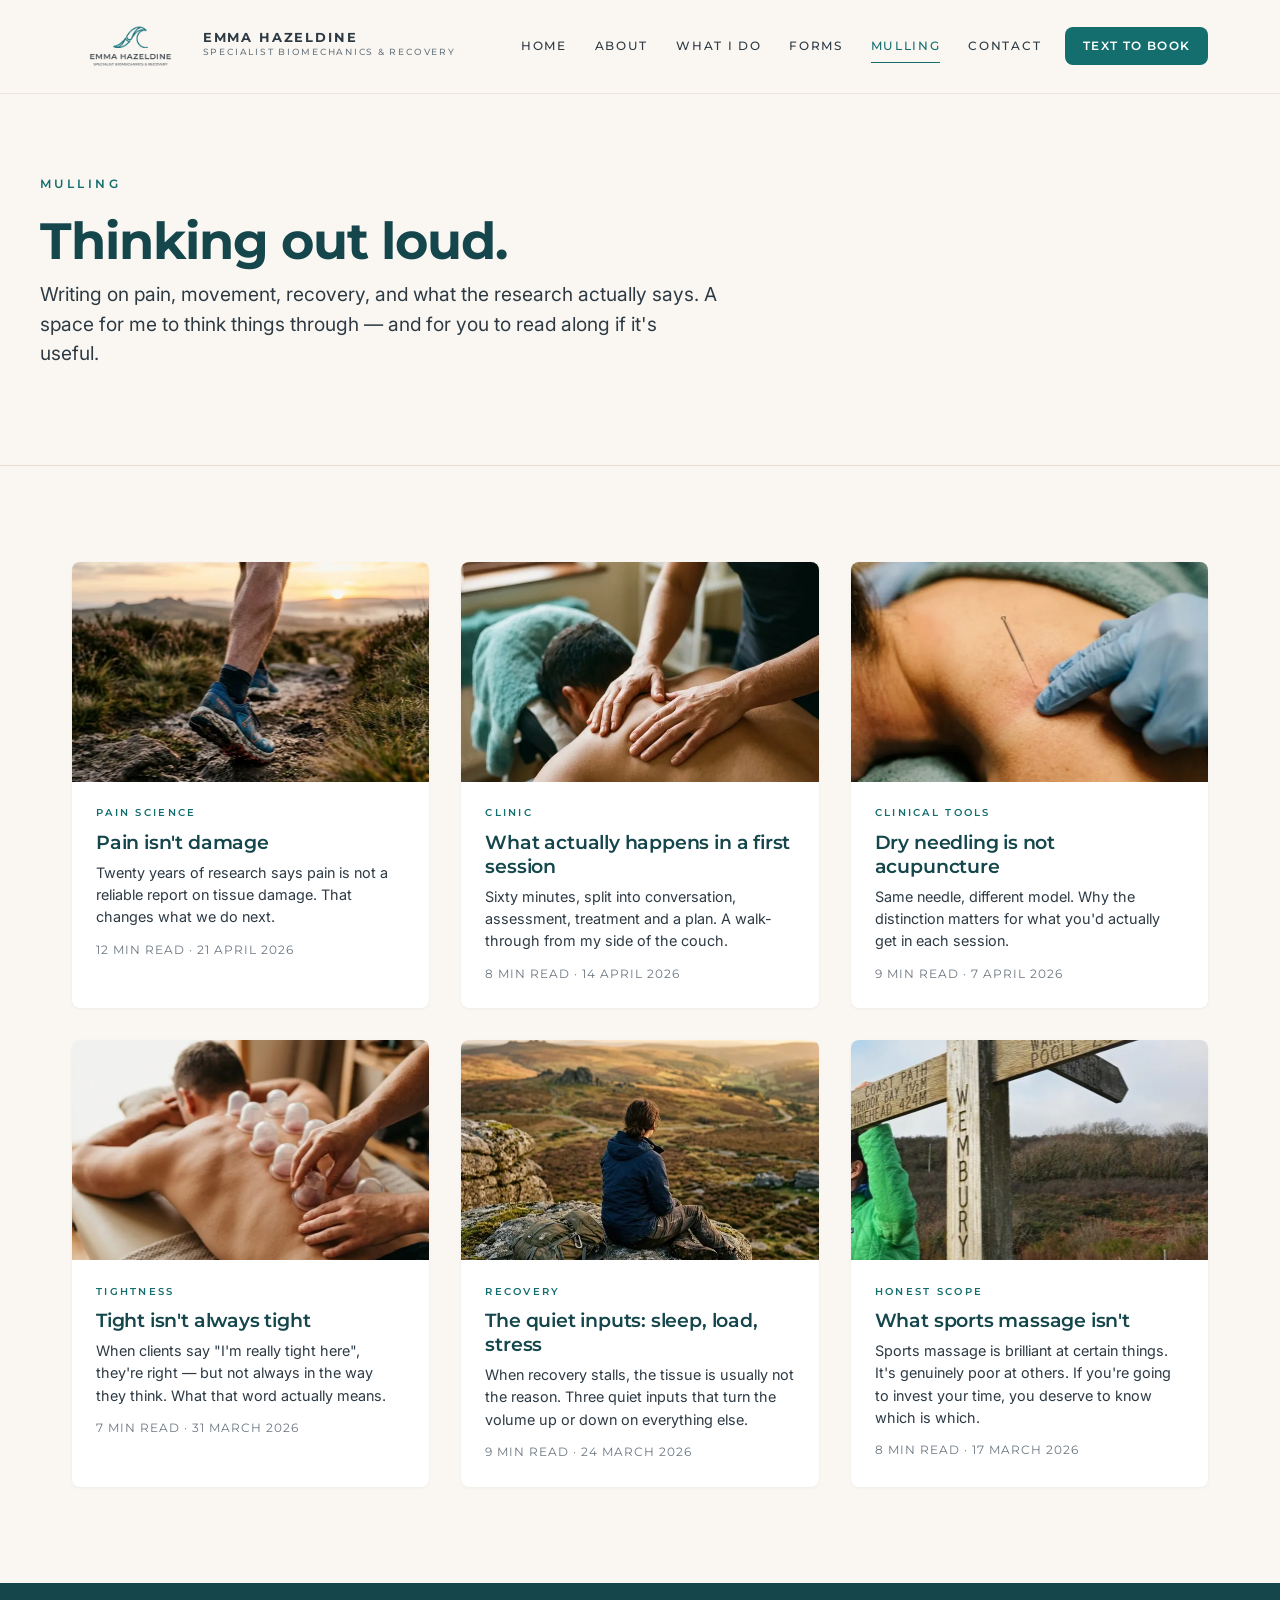
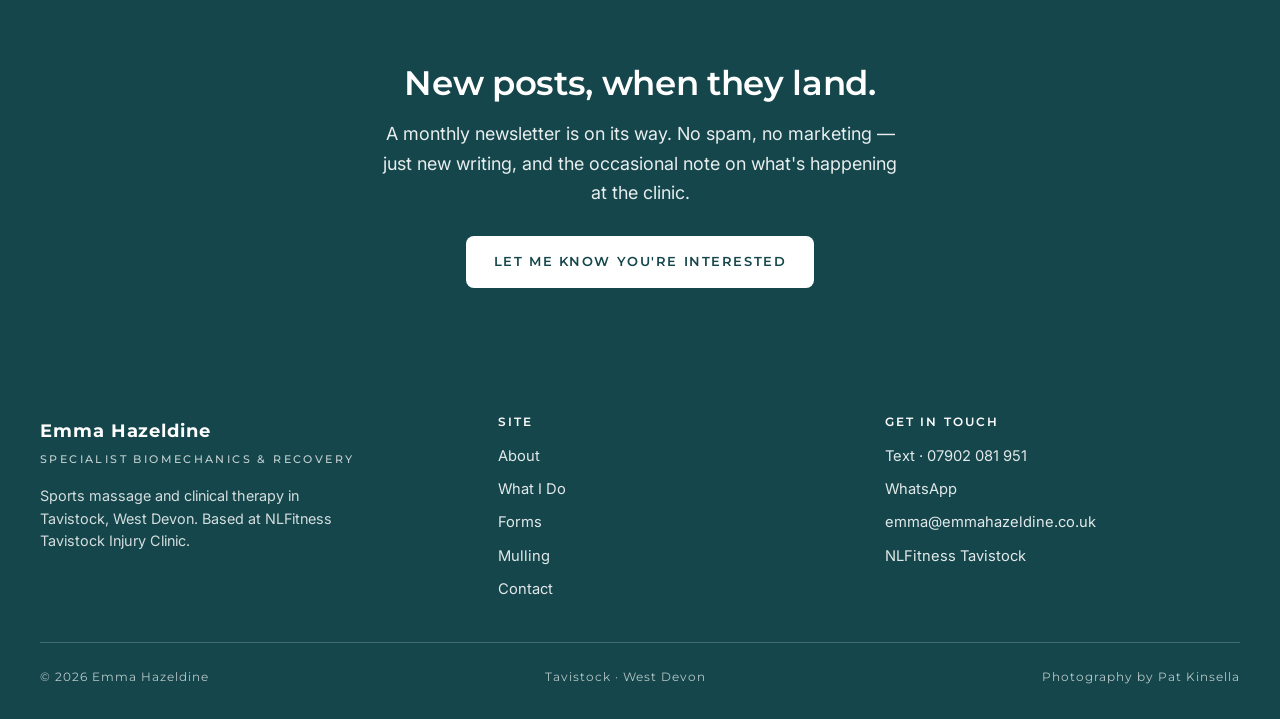
==== commit 1a3c7660: "Real photos of Emma, clean URLs, and a round of SEO/a11y/perf fixes Photography - Replace the three " ====
--- a/mulling/index.html
+++ b/mulling/index.html
@@ -5,7 +5,7 @@
   <meta name="viewport" content="width=device-width, initial-scale=1">
   <title>Mulling · Emma Hazeldine</title>
   <meta name="description" content="Writing on pain, movement, recovery, and what the research actually says. By Emma Hazeldine, PhD.">
-  <link rel="stylesheet" href="../assets/site.css?v=3">
+  <link rel="stylesheet" href="../assets/site.css?v=5">
   <link rel="icon" href="/favicon.ico" sizes="any">
   <link rel="icon" type="image/png" sizes="192x192" href="/assets/icon-192.png">
   <link rel="icon" type="image/png" sizes="512x512" href="/assets/icon-512.png">
@@ -31,20 +31,22 @@
 </head>
 <body>
 
+  <a class="skip-link" href="#main">Skip to content</a>
+
   <header class="nav">
     <div class="nav__inner">
-      <a class="nav__logo" href="../index.html">
-        <img src="../assets/logo-primary-wave-transparent.png" alt="Emma Hazeldine">
+      <a class="nav__logo" href="/">
+        <img src="/assets/logo-primary-wave-transparent.png" alt="Emma Hazeldine" width="280" height="153">
         <span class="nav__wm">Emma Hazeldine<span class="tag">Specialist Biomechanics &amp; Recovery</span></span>
       </a>
       <div class="nav__right">
         <nav class="nav__links" id="nav-links">
-        <a href="../index.html">Home</a>
-        <a href="../about.html">About</a>
-        <a href="../what-i-do.html">What I Do</a>
-          <a href="../forms.html">Forms</a>
-        <a href="index.html" class="current">Mulling</a>
-        <a href="../contact.html">Contact</a>
+        <a href="/">Home</a>
+        <a href="/about">About</a>
+        <a href="/what-i-do">What I Do</a>
+          <a href="/forms">Forms</a>
+        <a href="/" class="current">Mulling</a>
+        <a href="/contact">Contact</a>
         </nav>
         <a class="nav__cta" href="sms:+447902081951">Text to Book</a>
         <button class="nav__toggle" aria-label="Menu" aria-expanded="false" aria-controls="nav-links">
@@ -54,7 +56,7 @@
     </div>
   </header>
 
-  <main>
+  <main id="main" tabindex="-1">
 
     <section class="page-header">
       <div class="page-header__inner">
@@ -69,7 +71,7 @@
         <div class="post-grid">
 
           <a class="post-card" href="/mulling/pain-isnt-damage">
-            <div class="post-card__img" style="background-image:url('../assets/photo-runner.webp')"></div>
+            <div class="post-card__img" style="background-image:url('../assets/photo-runner-card.webp')"></div>
             <div class="post-card__body">
               <div class="post-card__kicker">Pain Science</div>
               <h3 class="post-card__title">Pain isn't damage</h3>
@@ -79,7 +81,7 @@
           </a>
 
           <a class="post-card" href="/mulling/first-session">
-            <div class="post-card__img" style="background-image:url('../assets/photo-hands.webp')"></div>
+            <div class="post-card__img" style="background-image:url('../assets/photo-hands-card.webp')"></div>
             <div class="post-card__body">
               <div class="post-card__kicker">Clinic</div>
               <h3 class="post-card__title">What actually happens in a first session</h3>
@@ -89,7 +91,7 @@
           </a>
 
           <a class="post-card" href="/mulling/dry-needling-vs-acupuncture">
-            <div class="post-card__img" style="background-image:url('../assets/photo-needling.webp')"></div>
+            <div class="post-card__img" style="background-image:url('../assets/photo-needling-card.webp')"></div>
             <div class="post-card__body">
               <div class="post-card__kicker">Clinical Tools</div>
               <h3 class="post-card__title">Dry needling is not acupuncture</h3>
@@ -99,7 +101,7 @@
           </a>
 
           <a class="post-card" href="/mulling/tight-isnt-always-tight">
-            <div class="post-card__img" style="background-image:url('../assets/photo-cupping.webp')"></div>
+            <div class="post-card__img" style="background-image:url('../assets/photo-cupping-card.webp')"></div>
             <div class="post-card__body">
               <div class="post-card__kicker">Tightness</div>
               <h3 class="post-card__title">Tight isn't always tight</h3>
@@ -109,7 +111,7 @@
           </a>
 
           <a class="post-card" href="/mulling/quiet-inputs-sleep-load-stress">
-            <div class="post-card__img" style="background-image:url('../assets/photo-tor-hiker.webp')"></div>
+            <div class="post-card__img" style="background-image:url('../assets/photo-tor-hiker-card.webp')"></div>
             <div class="post-card__body">
               <div class="post-card__kicker">Recovery</div>
               <h3 class="post-card__title">The quiet inputs: sleep, load, stress</h3>
@@ -119,7 +121,7 @@
           </a>
 
           <a class="post-card" href="/mulling/what-sports-massage-isnt">
-            <div class="post-card__img" style="background-image:url('../assets/photo-clinic.webp')"></div>
+            <div class="post-card__img" style="background-image:url('../assets/emma-hazeldine-south-west-coast-path-wembury-card.webp')"></div>
             <div class="post-card__body">
               <div class="post-card__kicker">Honest Scope</div>
               <h3 class="post-card__title">What sports massage isn't</h3>
@@ -135,7 +137,7 @@
     <section class="cta-band">
       <h2>New posts, when they land.</h2>
       <p>A monthly newsletter is on its way. No spam, no marketing — just new writing, and the occasional note on what's happening at the clinic.</p>
-      <a class="btn-primary" href="../contact.html">Let me know you're interested</a>
+      <a class="btn-primary" href="/contact">Let me know you're interested</a>
     </section>
 
   </main>
@@ -148,17 +150,17 @@
         <p>Sports massage and clinical therapy in Tavistock, West Devon. Based at NLFitness Tavistock Injury Clinic.</p>
       </div>
       <div>
-        <h5>Site</h5>
+        <h2>Site</h2>
         <ul>
-          <li><a href="../about.html">About</a></li>
-          <li><a href="../what-i-do.html">What I Do</a>
-          <a href="../forms.html">Forms</a></li>
-          <li><a href="index.html">Mulling</a></li>
-          <li><a href="../contact.html">Contact</a></li>
+          <li><a href="/about">About</a></li>
+          <li><a href="/what-i-do">What I Do</a></li>
+          <li><a href="/forms">Forms</a></li>
+          <li><a href="/">Mulling</a></li>
+          <li><a href="/contact">Contact</a></li>
         </ul>
       </div>
       <div>
-        <h5>Get in touch</h5>
+        <h2>Get in touch</h2>
         <ul>
           <li><a href="sms:+447902081951">Text · 07902 081 951</a></li>
           <li><a href="https://wa.me/447902081951">WhatsApp</a></li>
@@ -170,6 +172,7 @@
     <div class="footer__bottom">
       <span>© 2026 Emma Hazeldine</span>
       <span>Tavistock · West Devon</span>
+      <span>Photography by Pat Kinsella</span>
     </div>
   </footer>
 
--- a/assets/site.css
+++ b/assets/site.css
@@ -91,6 +91,29 @@
 .narrow { max-width: var(--column); margin: 0 auto; }
 
 /* ---------- Nav ---------- */
+
+/* ---------- Skip to content (keyboard + screen reader) ---------- */
+
+.skip-link {
+  position: absolute;
+  left: -9999px;
+  top: 0;
+  z-index: 100;
+  background: var(--teal-deep);
+  color: var(--white);
+  padding: 0.75rem 1.25rem;
+  border-radius: 0 0 var(--radius) 0;
+  font-family: var(--font-display);
+  font-size: 0.85rem;
+  font-weight: 600;
+  text-decoration: none;
+}
+.skip-link:focus {
+  left: 0;
+  outline: 3px solid var(--teal-soft);
+  outline-offset: 2px;
+}
+main:focus { outline: none; }
 
 .nav {
   position: sticky;
@@ -262,19 +285,31 @@
 
 .hero {
   position: relative;
-  min-height: 100vh;            /* fallback */
-  min-height: 100svh;           /* better on mobile: ignores URL-bar jump */
+  /* The nav is sticky, so it occupies flow space above the hero. Subtracting it
+     keeps the CTA row inside the first screen instead of pushing it under the fold. */
+  --nav-h: 71px;
+  min-height: calc(100vh - var(--nav-h));    /* fallback */
+  min-height: calc(100svh - var(--nav-h));   /* ignores the mobile URL-bar jump */
   display: flex;
-  align-items: center;
+  /* Text sits low so Emma's face, high in the frame, stays clear of the headline. */
+  align-items: flex-end;
   overflow: hidden;
   background:
-    linear-gradient(180deg, rgba(20, 70, 75, 0.3) 0%, rgba(20, 70, 75, 0.55) 55%, rgba(8, 35, 40, 0.85) 100%),
-    image-set(url("photo-dartmoor-hero.webp") type("image/webp"), url("photo-dartmoor-hero.jpg") type("image/jpeg")) center 45% / cover no-repeat;
+    linear-gradient(180deg, rgba(20, 70, 75, 0.12) 0%, rgba(20, 70, 75, 0.34) 40%, rgba(8, 35, 40, 0.9) 100%),
+    image-set(url("emma-hazeldine-sports-massage-therapist-coast-path-devon-mobile.webp") type("image/webp"),
+              url("emma-hazeldine-sports-massage-therapist-coast-path-devon-mobile.jpg") type("image/jpeg")) 30% center / cover no-repeat;
   color: var(--white);
-  padding: 5rem 1.25rem 4rem;
+  padding: 5rem 1.25rem 3rem;
 }
 @media (min-width: 768px) {
-  .hero { padding: 6rem 2rem 5rem; }
+  .hero {
+    --nav-h: 94px;
+    padding: 6rem 2rem 3.5rem;
+    background:
+      linear-gradient(180deg, rgba(20, 70, 75, 0.12) 0%, rgba(20, 70, 75, 0.34) 40%, rgba(8, 35, 40, 0.9) 100%),
+      image-set(url("emma-hazeldine-sports-massage-therapist-coast-path-devon.webp") type("image/webp"),
+                url("emma-hazeldine-sports-massage-therapist-coast-path-devon.jpg") type("image/jpeg")) center 88% / cover no-repeat;
+  }
 }
 
 .hero__inner { max-width: var(--container); margin: 0 auto; width: 100%; }
@@ -714,6 +749,31 @@
 @media (min-width: 860px) { .about-split { grid-template-columns: 1fr 1fr; gap: 3rem; } }
 .about-split img { border-radius: var(--radius); box-shadow: 0 8px 32px rgba(20, 70, 75, 0.15); }
 
+/* ---------- Photography credit ---------- */
+
+figure.portrait { margin: 0; }
+figure.portrait img { display: block; width: 100%; height: auto; }
+
+figure.photo-band { margin: 0; }
+figure.photo-band img {
+  display: block;
+  width: 100%;
+  height: auto;
+  border-radius: var(--radius);
+  box-shadow: 0 8px 32px rgba(20, 70, 75, 0.15);
+}
+figure.photo-band .photo-credit { text-align: center; }
+
+.photo-credit {
+  margin-top: 0.6rem;
+  font-size: 0.78rem;
+  letter-spacing: 0.02em;
+  color: var(--slate-soft);
+  text-align: right;
+}
+.photo-credit a { color: inherit; text-decoration: underline; text-underline-offset: 2px; }
+.photo-credit a:hover { color: var(--teal-deep); }
+
 /* ---------- Contact page ---------- */
 
 .contact-grid {
@@ -823,7 +883,7 @@
 }
 .footer__brand p { font-size: 0.9rem; color: rgba(255, 255, 255, 0.82); margin-top: 1rem; max-width: 320px; line-height: 1.55; font-family: var(--font-body); }
 
-.footer h5 { font-family: var(--font-display); font-size: 0.72rem; letter-spacing: 0.18em; text-transform: uppercase; color: #fff; margin: 0 0 0.9rem; font-weight: 600; }
+.footer h2 { font-family: var(--font-display); font-size: 0.72rem; letter-spacing: 0.18em; text-transform: uppercase; color: #fff; margin: 0 0 0.9rem; font-weight: 600; }
 .footer ul { list-style: none; padding: 0; margin: 0; }
 .footer li { margin-bottom: 0.55rem; font-size: 0.92rem; }
 .footer a { color: rgba(255, 255, 255, 0.88); text-decoration: none; transition: color 0.15s; }
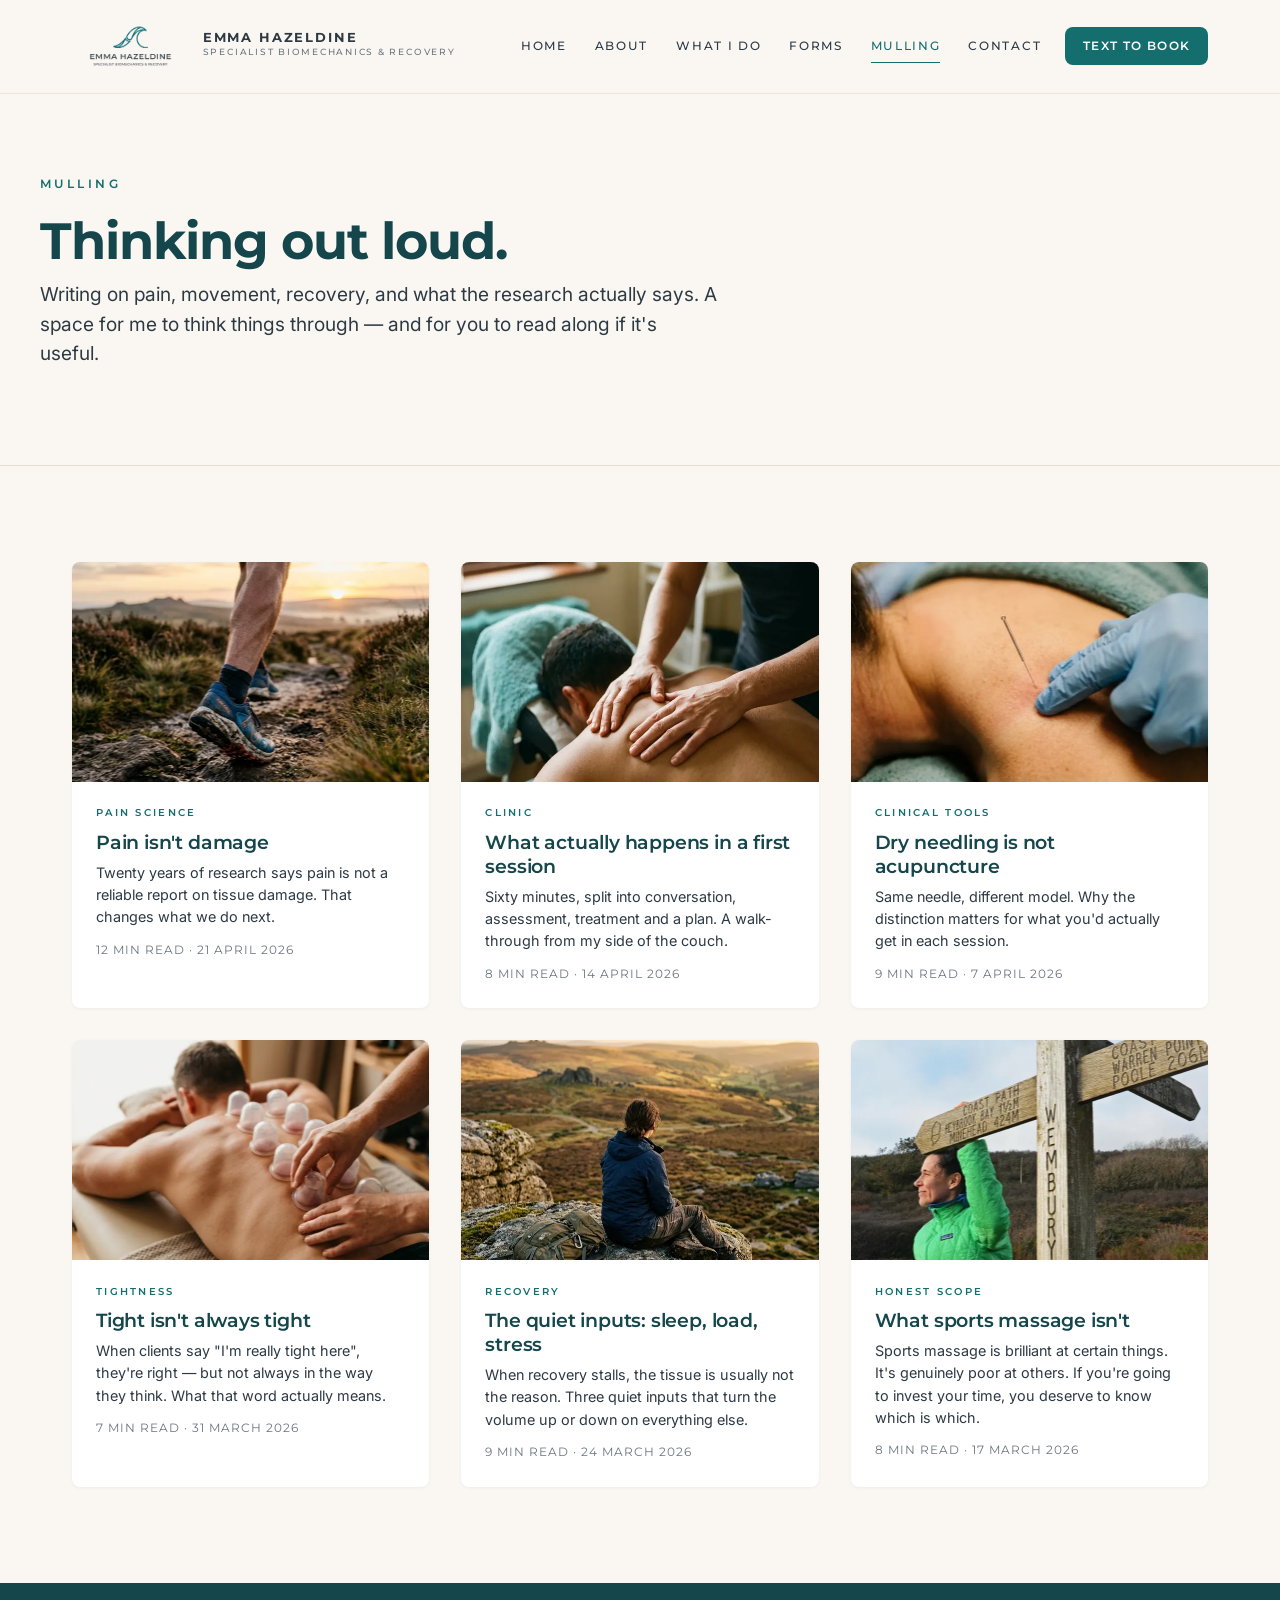
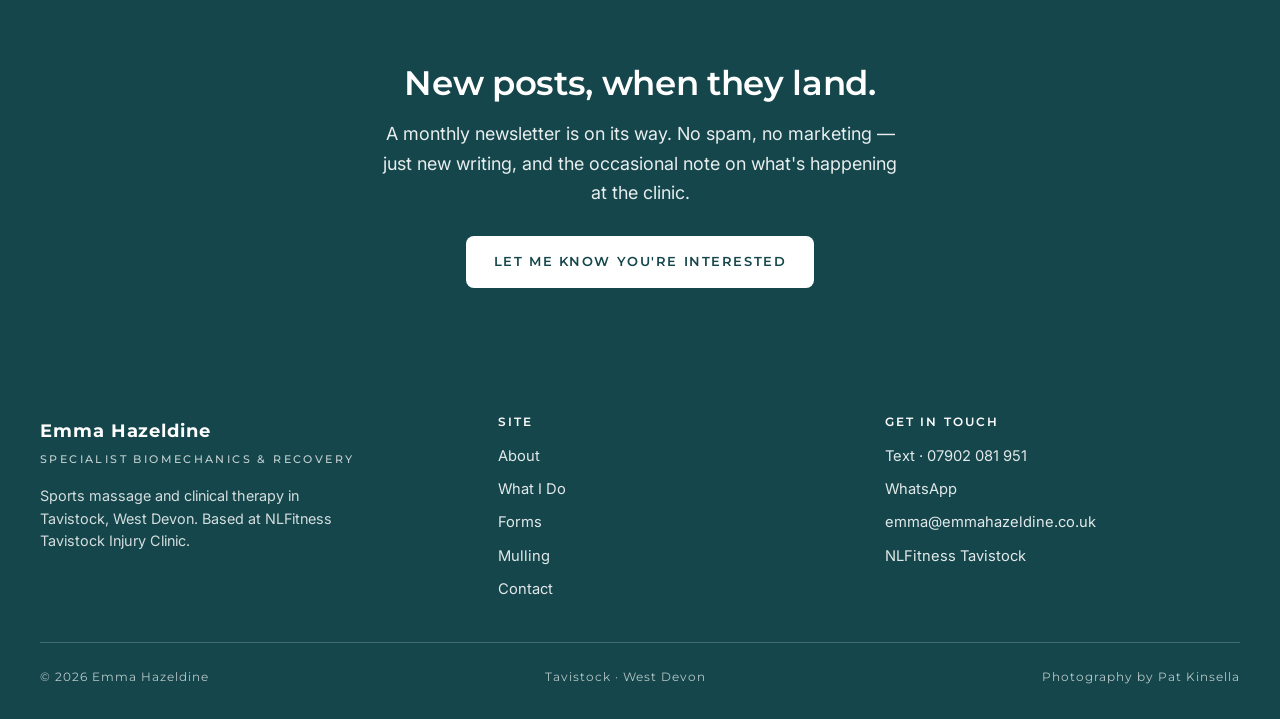
==== commit b31a0117: "Add £75 assessment, and fix images that cropped Emma out on mobile Pricing (per Chris, 10 Aug 2026) " ====
--- a/mulling/index.html
+++ b/mulling/index.html
@@ -5,7 +5,7 @@
   <meta name="viewport" content="width=device-width, initial-scale=1">
   <title>Mulling · Emma Hazeldine</title>
   <meta name="description" content="Writing on pain, movement, recovery, and what the research actually says. By Emma Hazeldine, PhD.">
-  <link rel="stylesheet" href="../assets/site.css?v=5">
+  <link rel="stylesheet" href="../assets/site.css?v=9">
   <link rel="icon" href="/favicon.ico" sizes="any">
   <link rel="icon" type="image/png" sizes="192x192" href="/assets/icon-192.png">
   <link rel="icon" type="image/png" sizes="512x512" href="/assets/icon-512.png">
--- a/assets/site.css
+++ b/assets/site.css
@@ -302,13 +302,22 @@
   padding: 5rem 1.25rem 3rem;
 }
 @media (min-width: 768px) {
+  .hero { --nav-h: 94px; padding: 6rem 2rem 3.5rem; }
+}
+/* Which crop to use is decided by ASPECT RATIO, not width - aspect is what
+   actually governs whether `cover` crops Emma out of frame.
+   Portrait-ish viewport (phones, portrait tablets, narrow desktop windows) keeps
+   the portrait crop above. Landscape-ish gets the wide crop below. A width
+   breakpoint got this wrong for a phone held sideways: 844x390 is only 844px
+   wide, so it took the portrait crop and cropped her away entirely.
+   The 25% x-bias is inert on wide screens (no horizontal overflow there) and
+   keeps her in frame on anything narrower than the image's 3:2 ratio. */
+@media (min-aspect-ratio: 1/1) {
   .hero {
-    --nav-h: 94px;
-    padding: 6rem 2rem 3.5rem;
     background:
       linear-gradient(180deg, rgba(20, 70, 75, 0.12) 0%, rgba(20, 70, 75, 0.34) 40%, rgba(8, 35, 40, 0.9) 100%),
       image-set(url("emma-hazeldine-sports-massage-therapist-coast-path-devon.webp") type("image/webp"),
-                url("emma-hazeldine-sports-massage-therapist-coast-path-devon.jpg") type("image/jpeg")) center 88% / cover no-repeat;
+                url("emma-hazeldine-sports-massage-therapist-coast-path-devon.jpg") type("image/jpeg")) 25% 88% / cover no-repeat;
   }
 }
 
@@ -316,6 +325,23 @@
 .hero__kicker { font-family: var(--font-display); font-size: 0.78rem; font-weight: 500; letter-spacing: 0.3em; text-transform: uppercase; color: rgba(255, 255, 255, 0.88); margin-bottom: 1.4rem; }
 .hero h1 { color: var(--white); margin: 0 0 1.4rem; max-width: 820px; font-size: clamp(2.2rem, 5.5vw, 4rem); }
 .hero p { font-size: clamp(1rem, 1.6vw, 1.25rem); line-height: 1.5; color: rgba(255, 255, 255, 0.92); max-width: 600px; margin: 0 0 2rem; }
+
+/* Short landscape viewports (most laptops, tablets held landscape) give the hero
+   only ~700px of height, so the full-size text block reaches up over Emma's face.
+   The block is bottom-anchored, so trimming the type moves its top edge down.
+   Must come after the .hero h1 / .hero p rules above to win the cascade. */
+@media (min-aspect-ratio: 1/1) and (max-height: 860px) {
+  .hero h1 { font-size: clamp(1.6rem, 3.4vw, 2.7rem); margin-bottom: 0.9rem; }
+  .hero p { font-size: 1rem; margin-bottom: 1.3rem; }
+  .hero__kicker { margin-bottom: 0.8rem; }
+}
+/* Phone held sideways: almost no vertical room, so drop the body copy and keep
+   the headline plus the booking button. */
+@media (min-aspect-ratio: 1/1) and (max-height: 480px) {
+  .hero h1 { font-size: clamp(1.4rem, 4.5vw, 2rem); margin-bottom: 0.7rem; }
+  .hero p { display: none; }
+  .hero__kicker { font-size: 0.68rem; margin-bottom: 0.5rem; }
+}
 
 .hero__cta-row { display: flex; gap: 1rem; align-items: center; flex-wrap: wrap; }
 
@@ -749,6 +775,25 @@
 @media (min-width: 860px) { .about-split { grid-template-columns: 1fr 1fr; gap: 3rem; } }
 .about-split img { border-radius: var(--radius); box-shadow: 0 8px 32px rgba(20, 70, 75, 0.15); }
 
+/* ---------- Price list ---------- */
+
+.price-list { list-style: none; margin: 0.75rem 0 0; padding: 0; }
+.price-list li {
+  display: flex;
+  justify-content: space-between;
+  align-items: baseline;
+  gap: 1rem;
+  padding: 0.6rem 0;
+  border-bottom: 1px solid var(--sand);
+}
+.price-list li:last-child { border-bottom: none; }
+.price-list__amount {
+  font-family: var(--font-display);
+  font-weight: 600;
+  color: var(--teal-deep);
+  white-space: nowrap;
+}
+
 /* ---------- Photography credit ---------- */
 
 figure.portrait { margin: 0; }
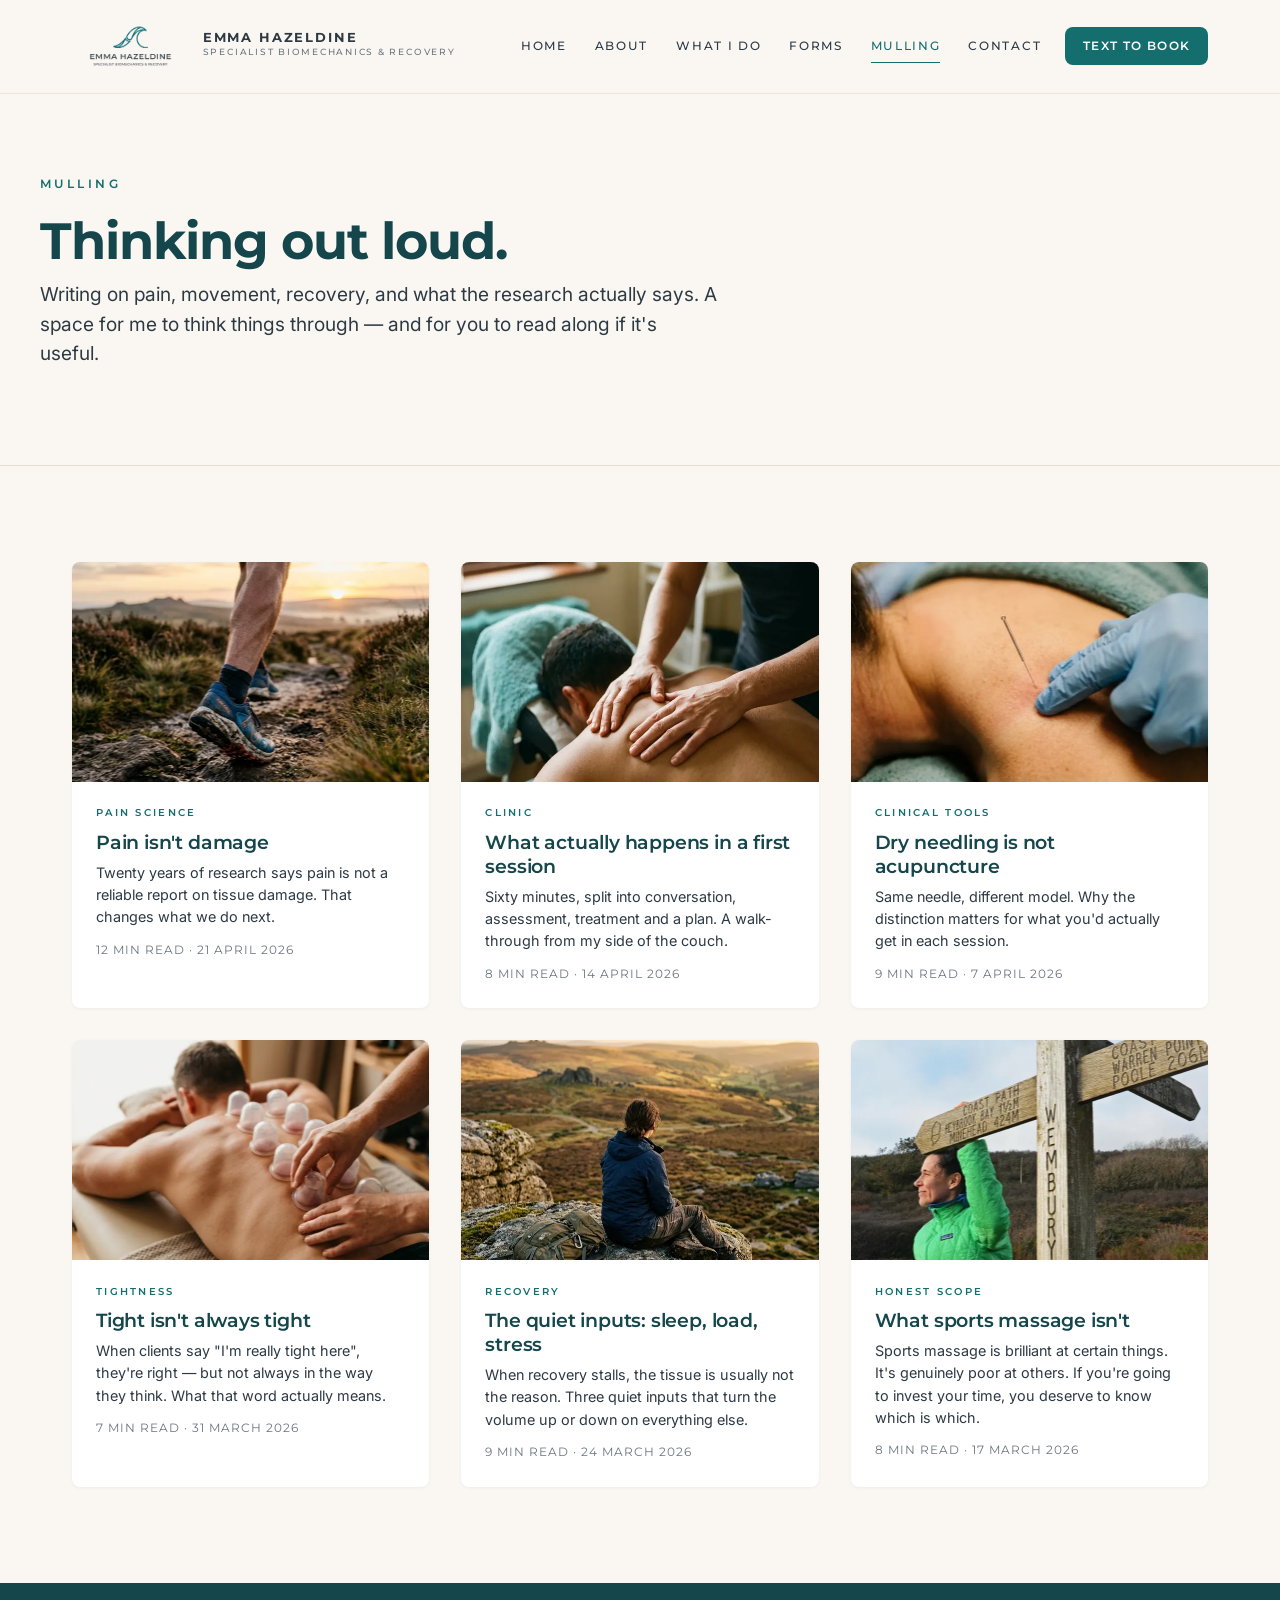
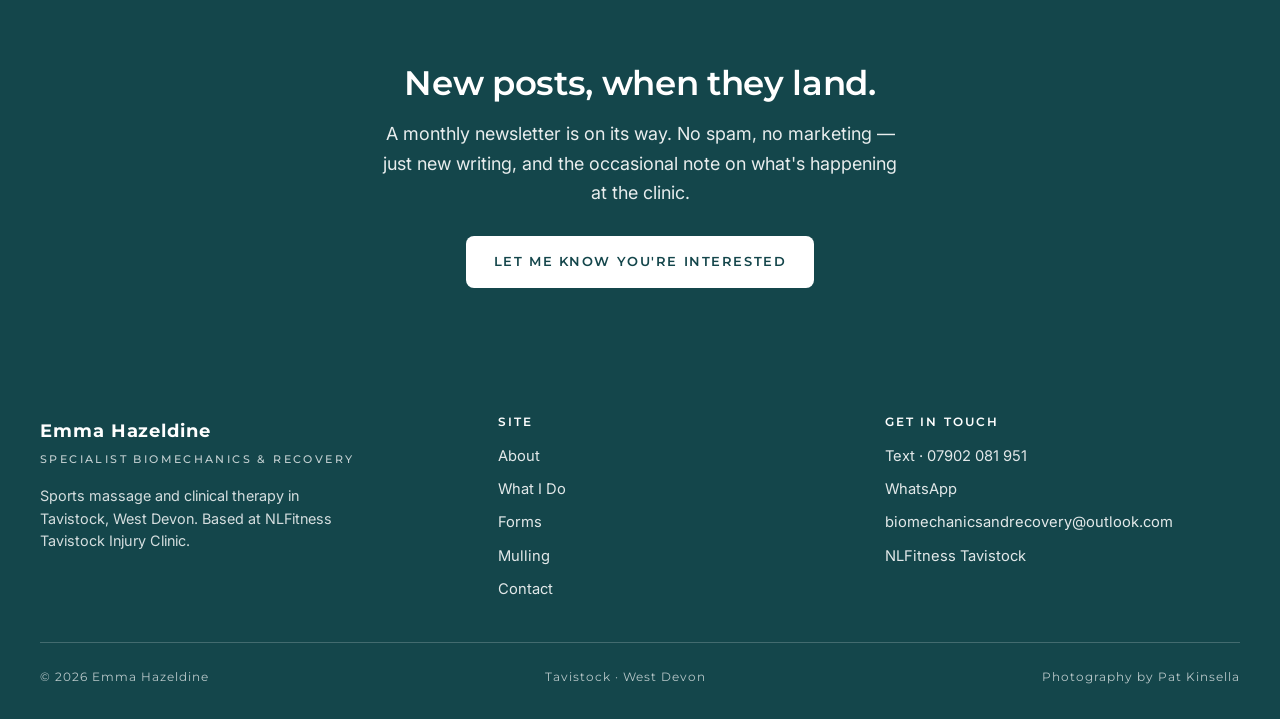
==== commit 9ffa8955: "Contact email: biomechanicsandrecovery@outlook.com on every page emma@emmahazeldine.co.uk could not " ====
--- a/mulling/index.html
+++ b/mulling/index.html
@@ -5,28 +5,28 @@
   <meta name="viewport" content="width=device-width, initial-scale=1">
   <title>Mulling · Emma Hazeldine</title>
   <meta name="description" content="Writing on pain, movement, recovery, and what the research actually says. By Emma Hazeldine, PhD.">
-  <link rel="stylesheet" href="../assets/site.css?v=9">
+  <link rel="stylesheet" href="../assets/site.css?v=11">
   <link rel="icon" href="/favicon.ico" sizes="any">
   <link rel="icon" type="image/png" sizes="192x192" href="/assets/icon-192.png">
   <link rel="icon" type="image/png" sizes="512x512" href="/assets/icon-512.png">
   <link rel="apple-touch-icon" sizes="180x180" href="/assets/apple-touch-icon.png">
   <link rel="manifest" href="/site.webmanifest">
 
-  <link rel="canonical" href="https://emmahazeldine.co.uk/mulling/">
+  <link rel="canonical" href="https://emmahazeldine.co.uk/mulling">
   <meta name="theme-color" content="#14464B">
 
   <meta property="og:type" content="website">
-  <meta property="og:url" content="https://emmahazeldine.co.uk/mulling/">
+  <meta property="og:url" content="https://emmahazeldine.co.uk/mulling">
   <meta property="og:title" content="Mulling - Emma Hazeldine">
   <meta property="og:description" content="Writing on pain, movement, recovery, and what the research actually says. By Emma Hazeldine, PhD.">
-  <meta property="og:image" content="https://emmahazeldine.co.uk/assets/photo-runner.jpg">
+  <meta property="og:image" content="https://emmahazeldine.co.uk/assets/photo-runner.26811f45.jpg">
   <meta property="og:locale" content="en_GB">
   <meta property="og:site_name" content="Emma Hazeldine">
 
   <meta name="twitter:card" content="summary_large_image">
   <meta name="twitter:title" content="Mulling - Emma Hazeldine">
   <meta name="twitter:description" content="Writing on pain, movement, recovery, and what the research actually says. By Emma Hazeldine, PhD.">
-  <meta name="twitter:image" content="https://emmahazeldine.co.uk/assets/photo-runner.jpg">
+  <meta name="twitter:image" content="https://emmahazeldine.co.uk/assets/photo-runner.26811f45.jpg">
   <script defer data-domain="emmahazeldine.co.uk" src="https://plausible.io/js/script.js"></script>
 </head>
 <body>
@@ -36,7 +36,7 @@
   <header class="nav">
     <div class="nav__inner">
       <a class="nav__logo" href="/">
-        <img src="/assets/logo-primary-wave-transparent.png" alt="Emma Hazeldine" width="280" height="153">
+        <img src="/assets/logo-primary-wave-transparent.1bc31e5b.png" alt="Emma Hazeldine" width="280" height="153">
         <span class="nav__wm">Emma Hazeldine<span class="tag">Specialist Biomechanics &amp; Recovery</span></span>
       </a>
       <div class="nav__right">
@@ -71,7 +71,7 @@
         <div class="post-grid">
 
           <a class="post-card" href="/mulling/pain-isnt-damage">
-            <div class="post-card__img" style="background-image:url('../assets/photo-runner-card.webp')"></div>
+            <div class="post-card__img" style="background-image:url('../assets/photo-runner-card.242113a1.webp')"></div>
             <div class="post-card__body">
               <div class="post-card__kicker">Pain Science</div>
               <h3 class="post-card__title">Pain isn't damage</h3>
@@ -81,7 +81,7 @@
           </a>
 
           <a class="post-card" href="/mulling/first-session">
-            <div class="post-card__img" style="background-image:url('../assets/photo-hands-card.webp')"></div>
+            <div class="post-card__img" style="background-image:url('../assets/photo-hands-card.a787353f.webp')"></div>
             <div class="post-card__body">
               <div class="post-card__kicker">Clinic</div>
               <h3 class="post-card__title">What actually happens in a first session</h3>
@@ -91,7 +91,7 @@
           </a>
 
           <a class="post-card" href="/mulling/dry-needling-vs-acupuncture">
-            <div class="post-card__img" style="background-image:url('../assets/photo-needling-card.webp')"></div>
+            <div class="post-card__img" style="background-image:url('../assets/photo-needling-card.fec4aee0.webp')"></div>
             <div class="post-card__body">
               <div class="post-card__kicker">Clinical Tools</div>
               <h3 class="post-card__title">Dry needling is not acupuncture</h3>
@@ -101,7 +101,7 @@
           </a>
 
           <a class="post-card" href="/mulling/tight-isnt-always-tight">
-            <div class="post-card__img" style="background-image:url('../assets/photo-cupping-card.webp')"></div>
+            <div class="post-card__img" style="background-image:url('../assets/photo-cupping-card.1a2960bb.webp')"></div>
             <div class="post-card__body">
               <div class="post-card__kicker">Tightness</div>
               <h3 class="post-card__title">Tight isn't always tight</h3>
@@ -111,7 +111,7 @@
           </a>
 
           <a class="post-card" href="/mulling/quiet-inputs-sleep-load-stress">
-            <div class="post-card__img" style="background-image:url('../assets/photo-tor-hiker-card.webp')"></div>
+            <div class="post-card__img" style="background-image:url('../assets/photo-tor-hiker-card.670782a9.webp')"></div>
             <div class="post-card__body">
               <div class="post-card__kicker">Recovery</div>
               <h3 class="post-card__title">The quiet inputs: sleep, load, stress</h3>
@@ -121,7 +121,7 @@
           </a>
 
           <a class="post-card" href="/mulling/what-sports-massage-isnt">
-            <div class="post-card__img" style="background-image:url('../assets/emma-hazeldine-south-west-coast-path-wembury-card.webp')"></div>
+            <div class="post-card__img" style="background-image:url('../assets/emma-hazeldine-south-west-coast-path-wembury-card.ec35c6c6.webp')"></div>
             <div class="post-card__body">
               <div class="post-card__kicker">Honest Scope</div>
               <h3 class="post-card__title">What sports massage isn't</h3>
@@ -164,7 +164,7 @@
         <ul>
           <li><a href="sms:+447902081951">Text · 07902 081 951</a></li>
           <li><a href="https://wa.me/447902081951">WhatsApp</a></li>
-          <li><a href="mailto:emma@emmahazeldine.co.uk">emma@emmahazeldine.co.uk</a></li>
+          <li><a href="mailto:biomechanicsandrecovery@outlook.com">biomechanicsandrecovery<wbr>@outlook.com</a></li>
           <li><a href="https://nlfitness.co.uk" rel="noopener">NLFitness Tavistock</a></li>
         </ul>
       </div>
--- a/assets/site.css
+++ b/assets/site.css
@@ -296,8 +296,8 @@
   overflow: hidden;
   background:
     linear-gradient(180deg, rgba(20, 70, 75, 0.12) 0%, rgba(20, 70, 75, 0.34) 40%, rgba(8, 35, 40, 0.9) 100%),
-    image-set(url("emma-hazeldine-sports-massage-therapist-coast-path-devon-mobile.webp") type("image/webp"),
-              url("emma-hazeldine-sports-massage-therapist-coast-path-devon-mobile.jpg") type("image/jpeg")) 30% center / cover no-repeat;
+    image-set(url("emma-hazeldine-sports-massage-therapist-coast-path-devon-mobile.727bc99f.webp") type("image/webp"),
+              url("emma-hazeldine-sports-massage-therapist-coast-path-devon-mobile.fcb46c82.jpg") type("image/jpeg")) 30% center / cover no-repeat;
   color: var(--white);
   padding: 5rem 1.25rem 3rem;
 }
@@ -316,9 +316,17 @@
   .hero {
     background:
       linear-gradient(180deg, rgba(20, 70, 75, 0.12) 0%, rgba(20, 70, 75, 0.34) 40%, rgba(8, 35, 40, 0.9) 100%),
-      image-set(url("emma-hazeldine-sports-massage-therapist-coast-path-devon.webp") type("image/webp"),
-                url("emma-hazeldine-sports-massage-therapist-coast-path-devon.jpg") type("image/jpeg")) 25% 88% / cover no-repeat;
+      image-set(url("emma-hazeldine-sports-massage-therapist-coast-path-devon.5f4c4b3d.webp") type("image/webp"),
+                url("emma-hazeldine-sports-massage-therapist-coast-path-devon.0700730a.jpg") type("image/jpeg")) 25% 88% / cover no-repeat;
   }
+}
+
+/* Phone held sideways: the hero is only ~320px tall, so `cover` throws away most
+   of the image height. At 88% the visible window sits low enough to slice the top
+   off Emma's face; 62% brings her fully into frame. Must follow the block above,
+   which sets position via the `background` shorthand. */
+@media (min-aspect-ratio: 1/1) and (max-height: 480px) {
+  .hero { background-position: 0% 0%, 25% 62%; }
 }
 
 .hero__inner { max-width: var(--container); margin: 0 auto; width: 100%; }
@@ -787,6 +795,12 @@
   border-bottom: 1px solid var(--sand);
 }
 .price-list li:last-child { border-bottom: none; }
+.price-list small {
+  display: block;
+  font-size: 0.8rem;
+  color: var(--slate-soft);
+  letter-spacing: 0.01em;
+}
 .price-list__amount {
   font-family: var(--font-display);
   font-weight: 600;
